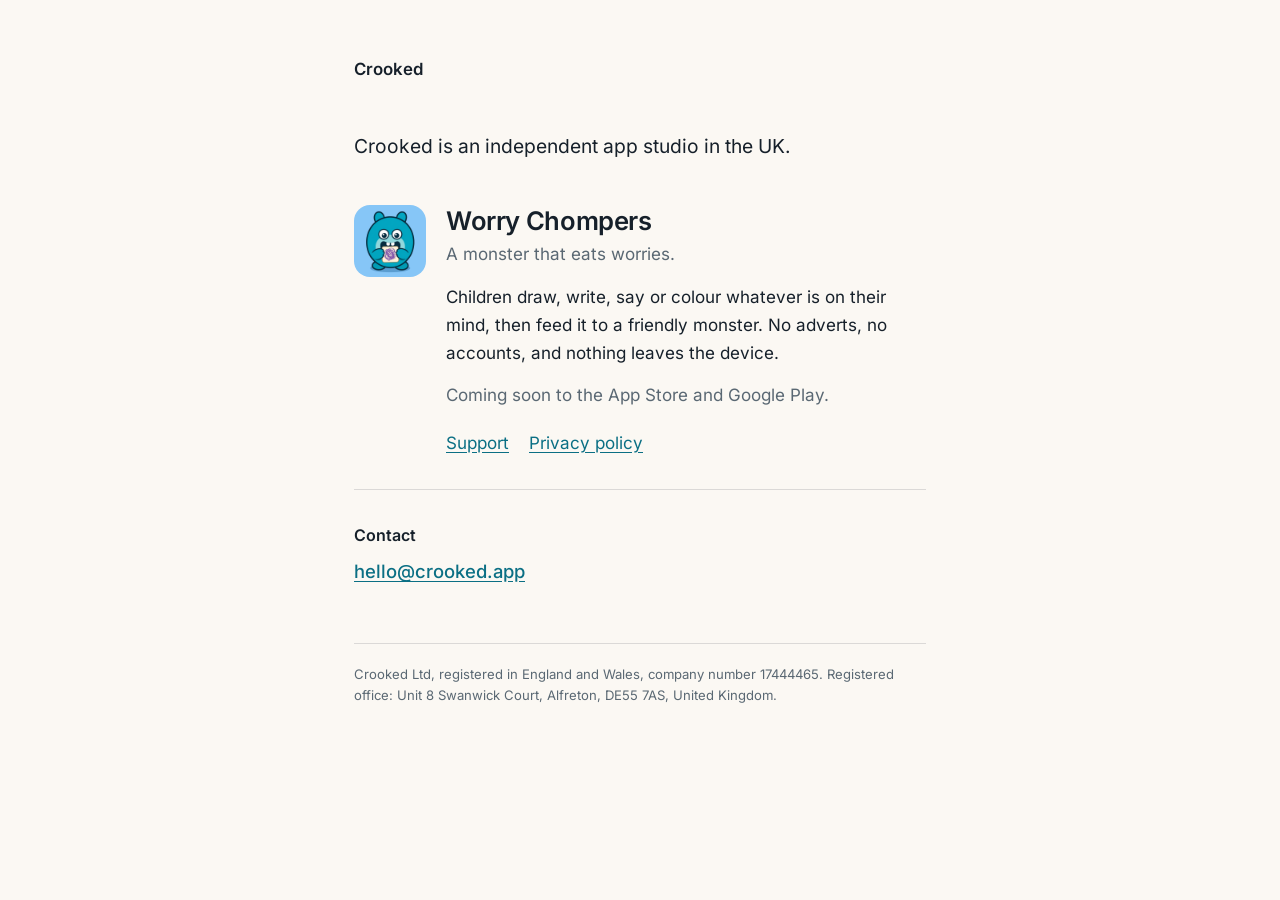
==== index.html @ 2ea4fd6a "The Crooked site: company page, Worry Chompers support and privacy policy Three static pages, one st" ====
<!doctype html>
<html lang="en-GB">
<head>
<meta charset="utf-8">
<meta name="viewport" content="width=device-width, initial-scale=1">
<title>Crooked</title>
<meta name="description" content="Crooked is an independent app studio. Makers of Worry Chompers.">
<link rel="stylesheet" href="styles.css">
</head>
<body>
<div class="page">

  <header>
    <p class="wordmark">Crooked</p>
  </header>

  <main>
    <p class="intro">Crooked is an independent app studio in the UK.</p>

    <section class="app">
      <img src="img/worry-chompers.png" alt="Worry Chompers app icon" width="72" height="72">
      <div>
        <h1>Worry Chompers</h1>
        <p class="sub">A monster that eats worries.</p>
        <p>Children draw, write, say or colour whatever is on their mind, then feed it to a friendly monster. No adverts, no accounts, and nothing leaves the device.</p>
        <p class="status">Coming soon to the App Store and Google Play.</p>
        <p class="links">
          <a href="worry-chompers/support/index.html">Support</a>
          <a href="worry-chompers/privacy/index.html">Privacy policy</a>
        </p>
      </div>
    </section>

    <section>
      <h2>Contact</h2>
      <p><a class="email" href="mailto:hello@crooked.app">hello@crooked.app</a></p>
    </section>
  </main>

  <footer>
    <p>Crooked Ltd, registered in England and Wales, company number 17444465. Registered office: Unit 8 Swanwick Court, Alfreton, DE55 7AS, United Kingdom.</p>
  </footer>

</div>
</body>
</html>
---- styles.css ----
@import url("fonts.css");

:root {
  --bg: #FBF8F3;
  --ink: #16202A;
  --soft: #5A6873;
  --line: rgba(22, 32, 42, 0.14);
  --link: #0B6F84;
  color-scheme: light dark;
}

@media (prefers-color-scheme: dark) {
  :root {
    --bg: #11161B;
    --ink: #ECE7E0;
    --soft: #9BA8B3;
    --line: rgba(236, 231, 224, 0.16);
    --link: #63C6DC;
  }
}

* { box-sizing: border-box; }

body {
  margin: 0;
  background: var(--bg);
  color: var(--ink);
  font-family: "Inter", "Segoe UI", system-ui, -apple-system, sans-serif;
  font-size: 17px;
  line-height: 1.65;
  -webkit-text-size-adjust: 100%;
}

.page {
  max-width: 620px;
  margin-inline: auto;
  padding: 56px 24px 40px;
}

img { max-width: 100%; height: auto; display: block; }

a { color: var(--link); text-underline-offset: 3px; }

h1 { font-size: 1.6rem; line-height: 1.25; margin: 0 0 4px; letter-spacing: -0.015em; }
h2 { font-size: 1rem; margin: 0 0 8px; letter-spacing: -0.005em; }
p { margin: 0 0 14px; }
p:last-child { margin-bottom: 0; }

header { margin-bottom: 48px; }
.wordmark { font-weight: 600; font-size: 1.05rem; margin: 0; }
.wordmark a { color: var(--ink); text-decoration: none; }

.intro { font-size: 1.2rem; line-height: 1.5; margin-bottom: 44px; }

main section { padding-top: 32px; margin-top: 32px; border-top: 1px solid var(--line); }
main section:first-of-type { padding-top: 0; margin-top: 0; border-top: 0; }

.app { display: flex; gap: 20px; align-items: flex-start; }
.app img { width: 72px; height: 72px; border-radius: 16px; flex: none; }
.sub { color: var(--soft); margin-bottom: 14px; }
.status { color: var(--soft); }

.links { display: flex; flex-wrap: wrap; gap: 20px; margin-top: 20px; }

.email { font-size: 1.15rem; font-weight: 500; }

.note { color: var(--soft); font-size: 0.95rem; }

dl { margin: 0; }
dt { font-weight: 600; margin-top: 18px; }
dt:first-child { margin-top: 0; }
dd { margin: 4px 0 0; color: var(--soft); }

footer {
  margin-top: 56px;
  padding-top: 20px;
  border-top: 1px solid var(--line);
  font-size: 0.82rem;
  color: var(--soft);
}

@media (max-width: 480px) {
  .page { padding-top: 40px; }
  .app { flex-direction: column; gap: 16px; }
}

/* Long-form pages (the privacy policy). */
.prose { max-width: 60ch; }
.prose h1 { margin-bottom: 8px; }
.prose h2 { font-size: 1.05rem; margin: 34px 0 8px; }
.prose .note { margin-bottom: 28px; }
.prose .intro { font-size: 1.05rem; margin-bottom: 8px; }
.prose ul { margin: 0 0 14px; padding-left: 20px; }
.prose li { margin-bottom: 10px; }
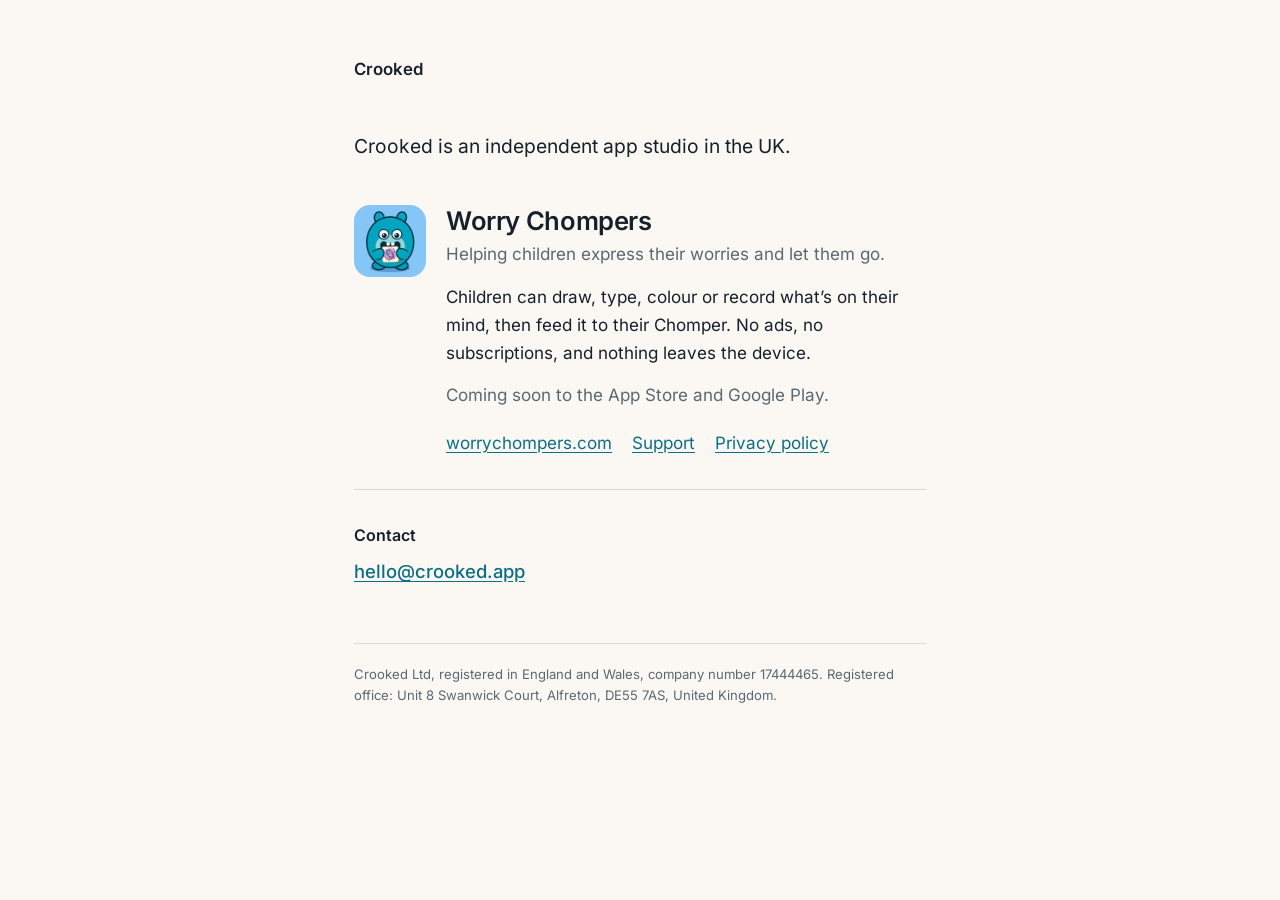
==== commit 08e8d451: "Worry Chompers has its own site: forward its pages there The privacy policy and support pages moved " ====
--- a/index.html
+++ b/index.html
@@ -21,12 +21,13 @@
       <img src="img/worry-chompers.png" alt="Worry Chompers app icon" width="72" height="72">
       <div>
         <h1>Worry Chompers</h1>
-        <p class="sub">A monster that eats worries.</p>
-        <p>Children draw, write, say or colour whatever is on their mind, then feed it to a friendly monster. No adverts, no accounts, and nothing leaves the device.</p>
+        <p class="sub">Helping children express their worries and let them go.</p>
+        <p>Children can draw, type, colour or record what’s on their mind, then feed it to their Chomper. No ads, no subscriptions, and nothing leaves the device.</p>
         <p class="status">Coming soon to the App Store and Google Play.</p>
         <p class="links">
-          <a href="worry-chompers/support/index.html">Support</a>
-          <a href="worry-chompers/privacy/index.html">Privacy policy</a>
+          <a href="https://worrychompers.com/">worrychompers.com</a>
+          <a href="https://worrychompers.com/support/">Support</a>
+          <a href="https://worrychompers.com/privacy/">Privacy policy</a>
         </p>
       </div>
     </section>
